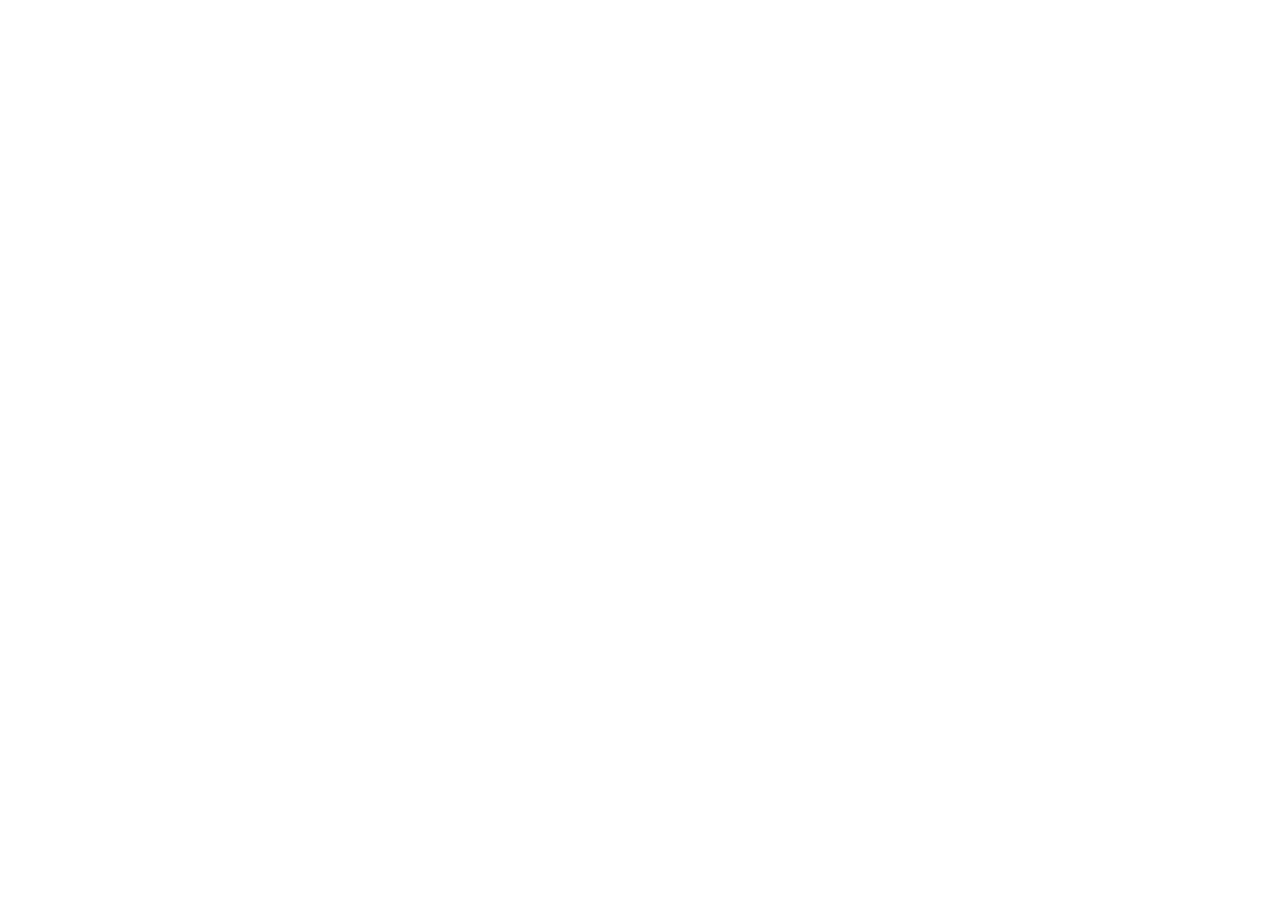
==== index.html @ edd3f53d "Estrutura básica do index.html criada! - Define o titulo da pagina como Vinheria Agnello  - Adiciona" ====
<!DOCTYPE html>
<html lang="pt-br">
<head>
    <meta charset="UTF-8">
    <meta name="viewport" content="width=device-width, initial-scale=1.0">
    <title>Vinheria Agnello</title>


</head>
<body>
    
    <!-- script no final da página para que o HTML carregue primeiro -->
    <script src="src/js/script.js"></script>
</body>
</html>
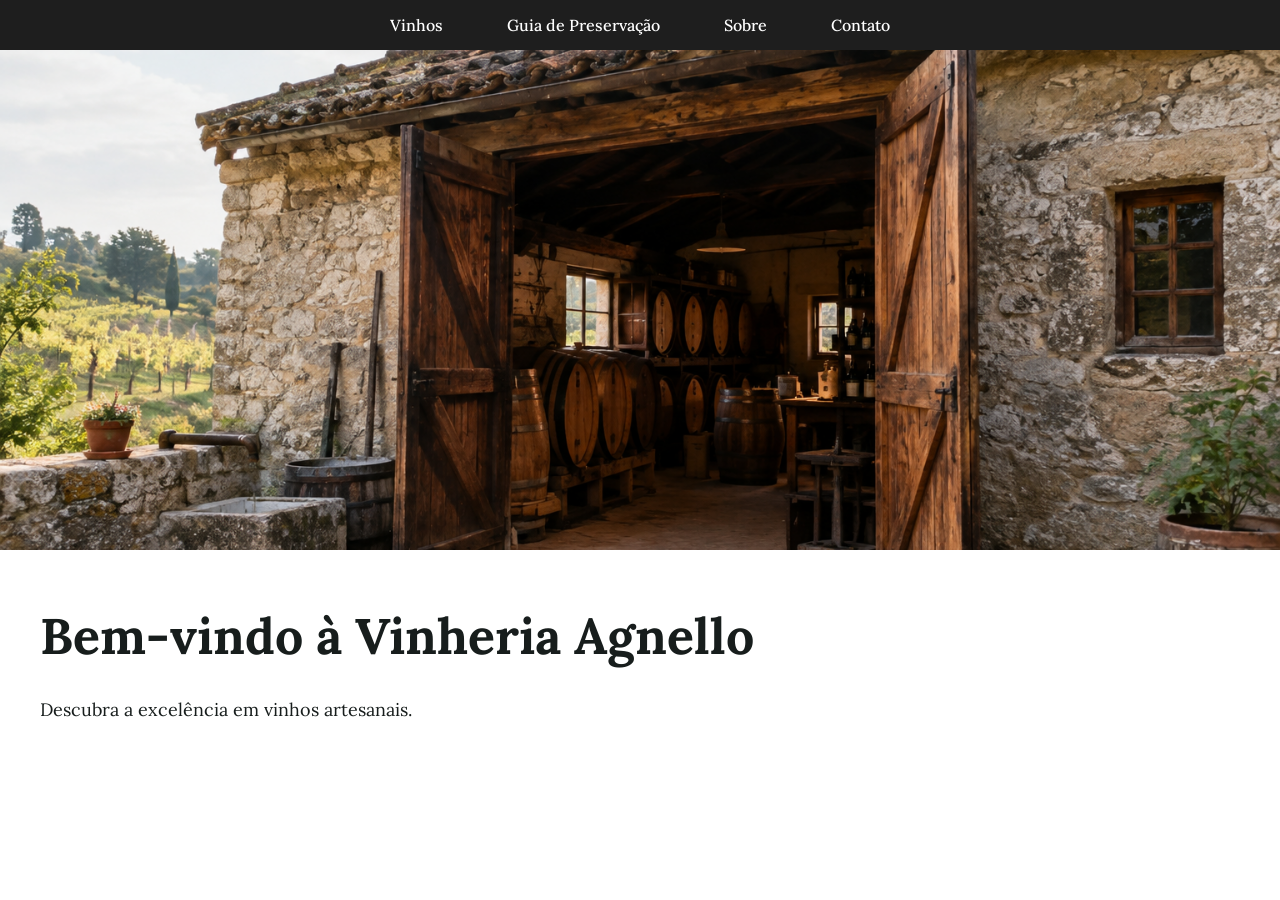
==== commit e63b2067: "Correção no nome do index.html" ====
--- a/index.html
+++ b/index.html
@@ -1,15 +1,28 @@
 <!DOCTYPE html>
 <html lang="pt-br">
 <head>
+    <link rel="stylesheet" href="src/css/style.css">
     <meta charset="UTF-8">
     <meta name="viewport" content="width=device-width, initial-scale=1.0">
     <title>Vinheria Agnello</title>
-
-
+    <link rel="preconnect" href="https://fonts.googleapis.com">
+    <link rel="preconnect" href="https://fonts.gstatic.com" crossorigin>
+    <link href="https://fonts.googleapis.com/css2?family=Lora:ital,wght@0,400;0,500;0,600;0,700;1,400&display=swap" rel="stylesheet">
 </head>
 <body>
-    
-    <!-- script no final da página para que o HTML carregue primeiro -->
-    <script src="src/js/script.js"></script>
+    <header>
+        <a href="./html/vinhos.html">Vinhos</a>
+        <a href="./html/Guia.html">Guia de Preservação</a>
+        <a href="./html/Sobre.html">Sobre</a>
+        <a href="./html/Contato.html">Contato</a>
+    </header>
+
+    <img id ="banner" src="src/images/vinharia.png" alt="Banner Vinheria Agnello">
+
+    <h1>Bem-vindo à Vinheria Agnello</h1>
+    <p>Descubra a excelência em vinhos artesanais.</p>
+
+<!-- script no final da página para que o HTML carregue primeiro -->
+<script src="src/js/script.js"></script>
 </body>
 </html>
--- a/src/css/style.css
+++ b/src/css/style.css
@@ -0,0 +1,57 @@
+@import url('https://fonts.googleapis.com/css2?family=Lora:ital,wght@0,400..700;1,400..700&display=swap');
+
+body {
+    margin:0;
+    padding:0;
+    box-sizing: border-box;
+    font-family: "Lora", serif;
+}
+header{
+    text-align: center;
+    background-color: #1e1e1e;
+    padding: 15px 0px;
+}
+
+
+a{
+    font-size: 16px;
+    color: #fff;
+    text-decoration: none;
+    font-weight: 500;
+    padding: 20px;
+    margin: 0px 10px;
+}
+
+h1{
+    font-size: 50px;
+    color: #171d1c;
+    margin: 50px 40px 30px;
+}
+
+h2{
+font-size: 50px;
+    color: #a71126;
+    text-align: center;
+    margin: 40px 0 30px;
+}
+
+/* img */
+#banner{
+    width: 100%;
+    height: 500px;
+    object-fit: cover;
+
+}
+
+.brasao{
+    width: 290px;
+    height: 250px;
+    object-fit: contain;
+    margin: 20px;
+}
+p{
+    font-size: 18px;
+    color: #171d1c;
+    margin: 0px 40px 30px;
+    text-align: justify;
+}
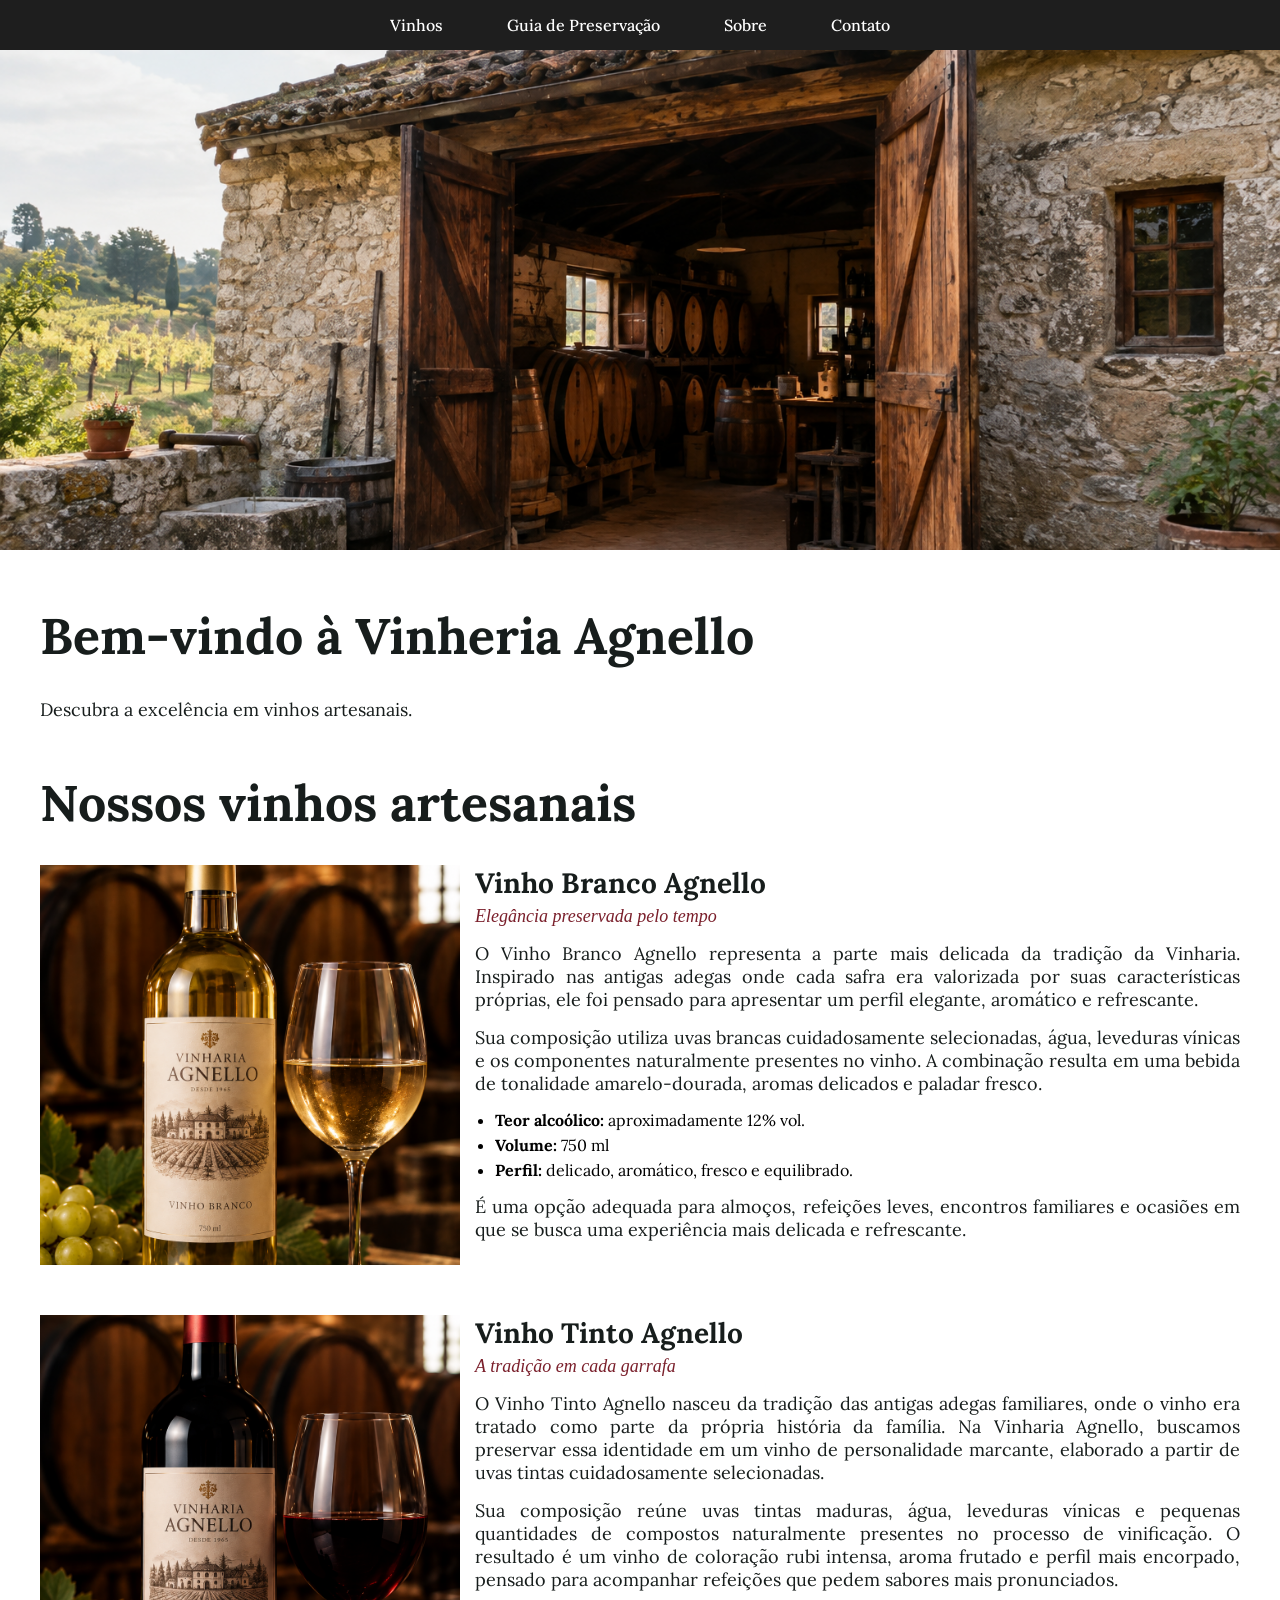
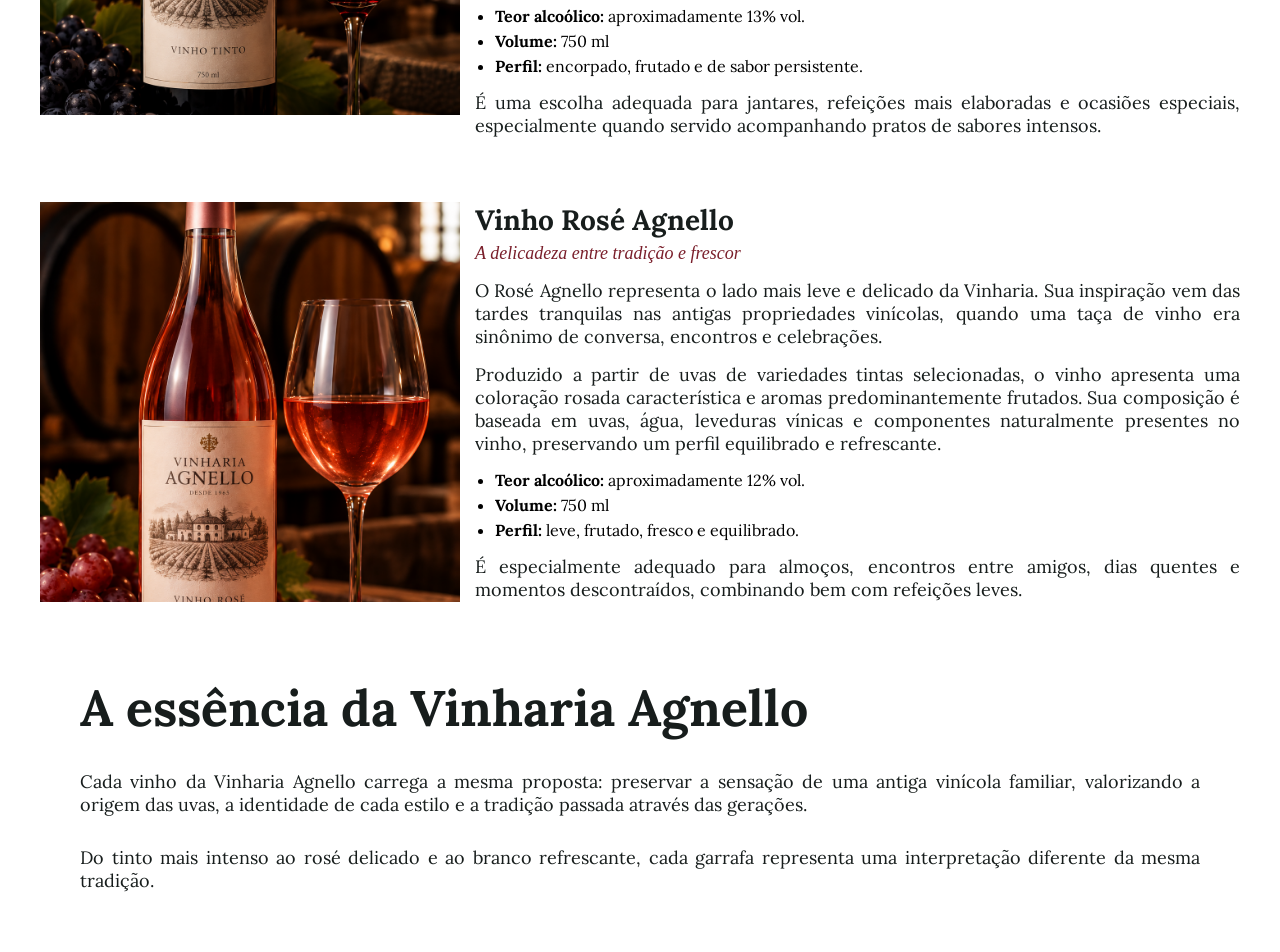
==== commit 0734ad0e: "Adiciona versão de backup com imagem ao lado do texto Guarda o layout anterior (antes de empilhar im" ====
--- a/index.html
+++ b/index.html
@@ -13,8 +13,9 @@
     <header>
         <a href="./html/vinhos.html">Vinhos</a>
         <a href="./html/Guia.html">Guia de Preservação</a>
-        <a href="./html/Sobre.html">Sobre</a>
-        <a href="./html/Contato.html">Contato</a>
+        <a href="./html/sobre.html">Sobre</a>
+        <a href="./html/contato.html">Contato</a>
+        
     </header>
 
     <img id ="banner" src="src/images/vinharia.png" alt="Banner Vinheria Agnello">
@@ -22,6 +23,68 @@
     <h1>Bem-vindo à Vinheria Agnello</h1>
     <p>Descubra a excelência em vinhos artesanais.</p>
 
+    </header>
+
+    <h2>Nossos vinhos artesanais</h2>
+<div class="vinhos-container">
+
+    <div class="vinho-item">
+        <img class="vinho" src="./src/images/vinho branco.png" alt="vinho branco">
+        <div class="vinho-texto">
+            <h3>Vinho Branco Agnello</h3>
+            <p class="subtitulo">Elegância preservada pelo tempo</p>
+            <p>O Vinho Branco Agnello representa a parte mais delicada da tradição da Vinharia. Inspirado nas antigas adegas onde cada safra era valorizada por suas características próprias, ele foi pensado para apresentar um perfil elegante, aromático e refrescante.</p>
+            <p>Sua composição utiliza uvas brancas cuidadosamente selecionadas, água, leveduras vínicas e os componentes naturalmente presentes no vinho. A combinação resulta em uma bebida de tonalidade amarelo-dourada, aromas delicados e paladar fresco.</p>
+            <ul>
+                <li><strong>Teor alcoólico:</strong> aproximadamente 12% vol.</li>
+                <li><strong>Volume:</strong> 750 ml</li>
+                <li><strong>Perfil:</strong> delicado, aromático, fresco e equilibrado.</li>
+            </ul>
+            <p>É uma opção adequada para almoços, refeições leves, encontros familiares e ocasiões em que se busca uma experiência mais delicada e refrescante.</p>
+        </div>
+    </div>
+
+    <div class="vinho-item">
+        <img class="vinho" src="./src/images/vinho tinto.png" alt="vinho tinto">
+        <div class="vinho-texto">
+            <h3>Vinho Tinto Agnello</h3>
+            <p class="subtitulo">A tradição em cada garrafa</p>
+            <p>O Vinho Tinto Agnello nasceu da tradição das antigas adegas familiares, onde o vinho era tratado como parte da própria história da família. Na Vinharia Agnello, buscamos preservar essa identidade em um vinho de personalidade marcante, elaborado a partir de uvas tintas cuidadosamente selecionadas.</p>
+            <p>Sua composição reúne uvas tintas maduras, água, leveduras vínicas e pequenas quantidades de compostos naturalmente presentes no processo de vinificação. O resultado é um vinho de coloração rubi intensa, aroma frutado e perfil mais encorpado, pensado para acompanhar refeições que pedem sabores mais pronunciados.</p>
+            <ul>
+                <li><strong>Teor alcoólico:</strong> aproximadamente 13% vol.</li>
+                <li><strong>Volume:</strong> 750 ml</li>
+                <li><strong>Perfil:</strong> encorpado, frutado e de sabor persistente.</li>
+            </ul>
+            <p>É uma escolha adequada para jantares, refeições mais elaboradas e ocasiões especiais, especialmente quando servido acompanhando pratos de sabores intensos.</p>
+        </div>
+    </div>
+
+    <div class="vinho-item">
+        <img class="vinho" src="./src/images/vinho rose.png" alt="vinho rosado">
+        <div class="vinho-texto">
+            <h3>Vinho Rosé Agnello</h3>
+            <p class="subtitulo">A delicadeza entre tradição e frescor</p>
+            <p>O Rosé Agnello representa o lado mais leve e delicado da Vinharia. Sua inspiração vem das tardes tranquilas nas antigas propriedades vinícolas, quando uma taça de vinho era sinônimo de conversa, encontros e celebrações.</p>
+            <p>Produzido a partir de uvas de variedades tintas selecionadas, o vinho apresenta uma coloração rosada característica e aromas predominantemente frutados. Sua composição é baseada em uvas, água, leveduras vínicas e componentes naturalmente presentes no vinho, preservando um perfil equilibrado e refrescante.</p>
+            <ul>
+                <li><strong>Teor alcoólico:</strong> aproximadamente 12% vol.</li>
+                <li><strong>Volume:</strong> 750 ml</li>
+                <li><strong>Perfil:</strong> leve, frutado, fresco e equilibrado.</li>
+            </ul>
+            <p>É especialmente adequado para almoços, encontros entre amigos, dias quentes e momentos descontraídos, combinando bem com refeições leves.</p>
+        </div>
+    </div>
+
+</div>
+
+<div class="essencia">
+    <h2>A essência da Vinharia Agnello</h2>
+    <p>Cada vinho da Vinharia Agnello carrega a mesma proposta: preservar a sensação de uma antiga vinícola familiar, valorizando a origem das uvas, a identidade de cada estilo e a tradição passada através das gerações.</p>
+    <p>Do tinto mais intenso ao rosé delicado e ao branco refrescante, cada garrafa representa uma interpretação diferente da mesma tradição.</p>
+</div>
+
+
 <!-- script no final da página para que o HTML carregue primeiro -->
 <script src="src/js/script.js"></script>
 </body>
--- a/src/css/style.css
+++ b/src/css/style.css
@@ -1,4 +1,4 @@
-@import url('https://fonts.googleapis.com/css2?family=Lora:ital,wght@0,400..700;1,400..700&display=swap');
+
 
 body {
     margin:0;
@@ -29,10 +29,9 @@
 }
 
 h2{
-font-size: 50px;
-    color: #a71126;
-    text-align: center;
-    margin: 40px 0 30px;
+    font-size: 50px;
+    color: #171d1c;
+    margin: 50px 40px 30px;
 }
 
 /* img */
@@ -42,13 +41,60 @@
     object-fit: cover;
 
 }
+.vinhos-container {
+    display: flex;
+    flex-direction: column;
+    gap: 50px;
+    margin: 0 40px 60px;
+}
 
-.brasao{
-    width: 290px;
-    height: 250px;
-    object-fit: contain;
-    margin: 20px;
+.vinho-item {
+    display: flex;
+    align-items: flex-start;
+    gap: 15px;
 }
+
+.vinho {
+    width: 420px;
+    height: 400px;
+    object-fit: cover;
+    flex-shrink: 0;
+    margin: 0;
+}
+
+.vinho-texto h3 {
+    font-size: 28px;
+    color: #171d1c;
+    margin: 0 0 5px;
+}
+
+.vinho-texto .subtitulo {
+    font-style: italic;
+    color: #7a1f2b;
+    margin: 0 0 15px;
+}
+
+.vinho-texto p {
+    margin: 0 0 15px;
+}
+
+.vinho-texto ul {
+    margin: 0 0 15px;
+    padding-left: 20px;
+}
+
+.vinho-texto ul li {
+    margin-bottom: 5px;
+}
+
+.essencia {
+    margin: 60px 40px;
+}
+
+.essencia h2 {
+    text-align: left;
+}
+
 p{
     font-size: 18px;
     color: #171d1c;
